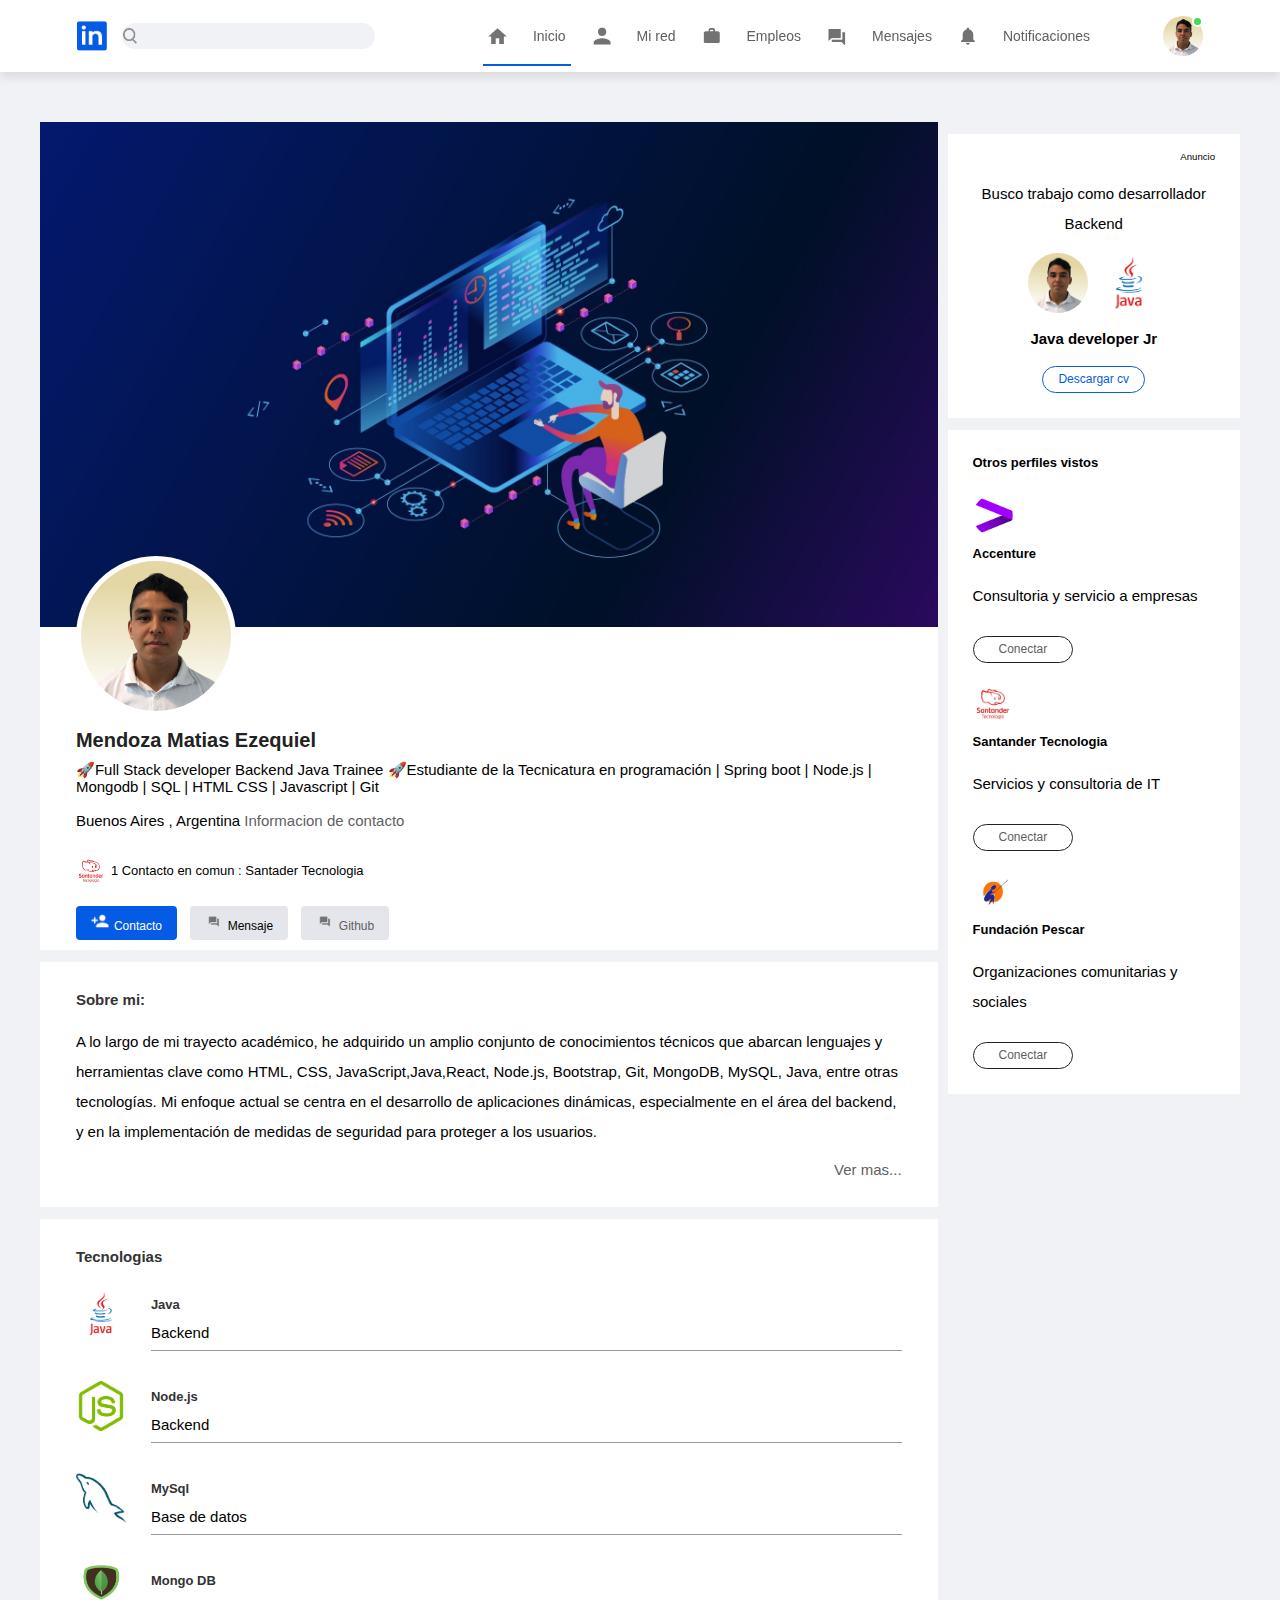
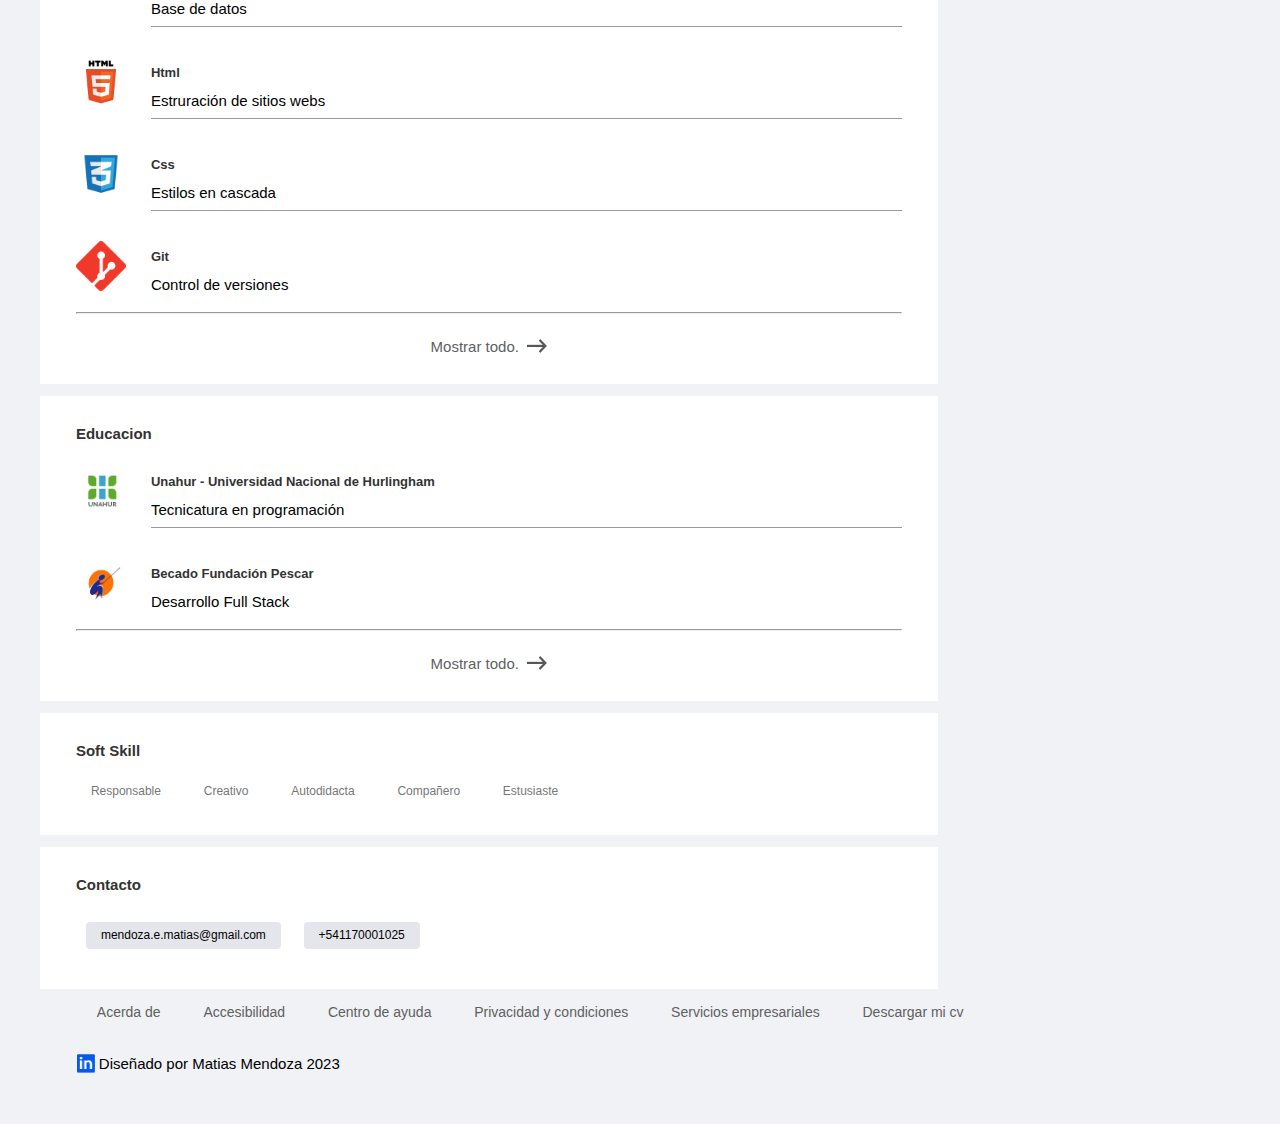
==== views/perfil.html @ 3d330d47 "primer commit" ====
<!DOCTYPE html>
<html lang="es">

<head>
    <meta charset="UTF-8">
    <meta http-equiv="X-UA-Compatible" content="IE=edge">
    <meta name="viewport" content="width=device-width, initial-scale=1.0">
    <title>Perfil Mendoza Matias</title>
    <link rel="icon" href="../images/home.png">
    <link rel="stylesheet" href="../css/normalize.css">
    <link rel="stylesheet" href="../css/app.css">
</head>
<body>
    <!--Navegacion-->
    <nav class="navegacion">
        <div class="nav-logo">
            <a href="../index.html" class="logo">
                <img src="../images/logo.png" alt="Logo linkedn"></a>

            <div class="buscador">
                <img src="../images/search.png" alt="Buscador">
                <input type="text" placeholder="Buscar">
            </div>

        </div>
        <div class="nav-links">
            <ul>
                <li><a href="#" class="activar-link">
                    <img src="../images/home.png" alt="Logo Inicio">
                    <span class="nav-span">Inicio</span>
                </a>
            </li>
            <li><a href="#">
                    <img src="../images/network.png" alt="Logo Mi red trabajo">
                    <span class="nav-span">Mi red</span>
                </a>
            </li>
            <li>
                <a href="#">
                    <img src="../images/jobs.png" alt="Logo Empleos">
                    <span class="nav-span">Empleos</span>
                </a></li>
            <li>
                <a href="#">
                    <img src="../images/message.png" alt="Logo Mensajes">
                    <span class="nav-span">Mensajes</span>
                </a>
            </li>
            <li>
                <a href="#"><img src="../images/notification.png" alt="Logo Notificaciones">
                    <span class="nav-span">Notificaciones</span>
                </a>
            </li>
            </ul>
        </div>
        <div class="nav-perfil">
            <div class="conectado">
                <img src="../images/Foto.jpg" alt="Foto de perfil" class="foto-perfil" id="foto-perfil">
            </div>
        </div>
        <!--Perfil-->
        <div class="menu-perfil-wrap " id="menuWrap">
            <div class="perfil-menu">
                <div class="informacion-usuario">
                    <img src="../images/Foto.jpg" alt="Foto personal">
                </div>
                <h3>Mendoza Matias</h3>
                <a href="#">Ver tu perfil</a>
                <hr>
                <a href="#" class="perfil-menu-link">
                    <img src="../images/feedback.png" alt="Icono opionio">
                    <p>Dar opinion</p>
                    <span>></span>
                </a>
                <a href="#" class="perfil-menu-link">
                    <img src="../images/setting.png" alt="Icono opciones">
                    <p>Opciones y Privacidad</p>
                    <span>></span>
                </a>
                <a href="#" class="perfil-menu-link">
                    <img src="../images/help.png" alt="Icono ayuda">
                    <p>Ayuda y soporte</p>
                    <span>></span>
                </a>
                <a href="#" class="perfil-menu-link">
                    <img src="../images/display.png" alt="Icono acceso ">
                    <p>Visualizacion y Acceso</p>
                    <span>></span>
                </a>
                <a href="#" class="perfil-menu-link">
                    <img src="../images/logout.png" alt="Icono cerrar sesion ">
                    <p>Cerrar Sesion</p>
                    <span>></span>
                </a>
            </div>
        </div>
    </nav>
    <!--Fin navegacion-->
    <main>
        <section class="contenido-perfil-menu contenedor">
            <div class="perfil-main">
                <div class="perfil-contenedor">
                    <img src="../images/portada-perfil.jpeg" width="100%">
                    <div class="contenido-interno">
                        <img src="../images/Foto.jpg" alt="Foto personal" class="perfil-foto-personal" width="100%">
                        <h1>Mendoza Matias Ezequiel</h1>
                        <b>🚀Full Stack developer Backend Java Trainee 🚀Estudiante de la Tecnicatura en programación |
                            Spring boot | Node.js | Mongodb | SQL | HTML CSS | Javascript | Git</b>
                        <p>Buenos Aires , Argentina <a href="#">Informacion de contacto</a></p>
                        <div class="contactos">
                            <img src="../images/sanTec.png" alt="conectado">
                            <span>1 Contacto en comun : Santader Tecnologia</span>
                        </div>
                        <div class="botones-perfil alinear-botones">
                            <div>
                            <li class="btn-blue"><img src="../images/connect.png" alt="Icono conectado">Contacto</li>
                            <li class="btn-gray"><img src="../images/message.png" alt="Icono mensaje">Mensaje</li>
                            <li class="btn-gray"><img src="../images/message.png" alt="Icono mensaje"><a href="https://github.com/Mendoza-Matias/Mendoza-Matias/blob/main/README.md">Github</a></li>
                        </div>
                        </div>
                    </div>
                </div>
                <div class="perfil-descripcion-main">
                    <h2>Sobre mi:</h2>
                    <p>
                        A lo largo de mi trayecto académico, he adquirido un amplio conjunto de conocimientos técnicos que abarcan lenguajes y herramientas clave como HTML, CSS, JavaScript,Java,React, Node.js, Bootstrap, Git, MongoDB, MySQL, Java, entre otras tecnologías. Mi enfoque actual se centra en el desarrollo de aplicaciones dinámicas, especialmente en el área del backend, y en la implementación de medidas de seguridad para proteger a los usuarios.</p>
                    <a href="#" class="saber-mas">Ver mas...</a>
                </div>
                <div class="perfil-descripcion-main">
                    <h2>Tecnologias</h2>
                    <div class="perfil-desc-row">
                        <img src="../images/java.png" alt="Logo Java">
                        <div>
                            <h3>Java</h3>
                            <b>Backend</b>
                            <hr>
                        </div>
                    </div>
                    <div class="perfil-desc-row">
                        <img src="../images/node.png" alt="Logo node.js">
                        <div>
                            <h3>Node.js</h3>
                            <b>Backend</b>
                            <hr>
                        </div>
                    </div>
                    <div class="perfil-desc-row">
                        <img src="../images/mysql.png" alt="Logo mysql">
                        <div>
                            <h3>MySql</h3>
                            <b>Base de datos</b>
                            <hr>
                        </div>
                    </div>
                    <div class="perfil-desc-row">
                        <img src="../images/mongo.png" alt="Logo mongodb">
                        <div>
                            <h3>Mongo DB</h3>
                            <b>Base de datos</b>
                            <hr>
                        </div>
                    </div>
                    <div class="perfil-desc-row">
                        <img src="../images/html.png" alt="Logo html">
                        <div>
                            <h3>Html</h3>
                            <b>Estruración de sitios webs</b>
                            <hr>
                        </div>
                    </div>
                    <div class="perfil-desc-row">
                        <img src="../images/css.png" alt="Logo css">
                        <div>
                            <h3>Css</h3>
                            <b>Estilos en cascada</b>
                            <hr>
                        </div>
                    </div>
                    <div class="perfil-desc-row">
                        <img src="../images/git.png" alt="Logo git">
                        <div>
                            <h3>Git</h3>
                            <b>Control de versiones</b>
                        </div>
                    </div>
                    <hr>
                    <a href="#" class="experiencia">Mostrar todo. <img src="../images/right-arrow.png" alt=""></a>
                </div>
                <div class="perfil-descripcion-main">
                    <h2>Educacion</h2>
                    <div class="perfil-desc-row">
                        <img src="../images/unahur.png" alt="Logo unahur">
                        <div>
                            <h3>Unahur - Universidad Nacional de Hurlingham</h3>
                            <b>Tecnicatura en programación</b>
                            <hr>
                        </div>
                    </div>
                    <div class="perfil-desc-row">
                        <img src="../images/pescar.png" alt="">
                        <div>
                            <h3>Becado Fundación Pescar</h3>
                            <b>Desarrollo Full Stack</b>
                        </div>
                    </div>
                    <hr>
                    <a href="#" class="experiencia">Mostrar todo. <img src="../images/right-arrow.png" alt=""></a>
                </div>
                <div class="perfil-descripcion-main alinear-botones">
                    <h2>Soft Skill</h2>
                    <li class="skill-btn">Responsable</li>
                    <li class="skill-btn">Creativo</li>
                    <li class="skill-btn">Autodidacta</li>
                    <li class="skill-btn">Compañero</li>
                    <li class="skill-btn">Estusiaste</li>
                </div>
                <div class="perfil-descripcion-main alinear-botones contacto">
                    <h2>Contacto</h2>
                    <li class="btn-gray">mendoza.e.matias@gmail.com</li>
                    <li class="btn-gray">+541170001025</li>
                </div>
            </div>
            <!--sidebar perfil-->
            <div class="perfil-sidebar">
                <div class="sidebar-noticias">
                    <small>Anuncio</small>
                    <p>Busco trabajo como desarrollador Backend</p>
                    <div>
                        <img src="../images/Foto.jpg" alt="Foto personal">
                        <img src="../images/java.png" alt="Logo Java">
                    </div>
                    <b>Java developer Jr</b>
                    <a  href="../docs/cv.pdf" download="curriculum-Mendoza-Matias" class="noticia-link">Descargar cv</a>
                </div>
                <div class="personas-sidebar">
                    <h3>Otros perfiles vistos</h3>
                    <div class="personas-sidebar-row">
                        <img src="../images/accenture.png" alt="Logo Accenture">
                    </div>
                    <h3>Accenture</h3>
                    <p>Consultoria y servicio a empresas</p>
                    <a href="#" class="persona-link">Conectar</a>
                    <div class="personas-sidebar-row">
                        <img src="../images/sanTec.png" alt="Logo Santander tecnología">
                    </div>
                    <h3>Santander Tecnologia</h3>
                    <p>Servicios y consultoria de IT</p>
                    <a href="#" class="persona-link">Conectar</a>
                    <div class="personas-sidebar-row">
                        <img src="../images/pescar.png" alt="Logo Santander tecnología">
                    </div>
                    <h3>Fundación Pescar</h3>
                    <p>Organizaciones comunitarias y sociales</p>
                    <a href="#" class="persona-link">Conectar</a>
                </div>
            </div>
        </section>
        <footer class="perfil-footer contendor">
            <div class="links-utiles">
                <a href="#">Acerda de</a>
                <a href="#">Accesibilidad</a>
                <a href="#">Centro de ayuda</a>
                <a href="#">Privacidad y condiciones</a>
                <a href="#">Servicios empresariales</a>
                <a href="#">Descargar mi cv</a>

                <div class="copyright">
                    <img src="../images/logo.png" alt="Logo linkedn">
                    <p>Diseñado por Matias Mendoza 2023</p>
                </div>
            </div>
        </footer>
    </main>
    <script src="../js/app.js"></script>
</body>

</html>
---- css/app.css ----
html {
    font-size: 62.5%;
    /*Hack con rem : Agregar font-size:62.5%; , asi cada rem valdra 10px*/
    box-sizing: border-box;
}

*:before,
*:after {
    box-sizing: inherit;
}

body {
    font-family: 'Poppins', sans-serif;
    line-height: 1.5rem;
    background: var(--blanco);
}

.contendor {
    max-width: 120rem;
    width: 90%;
    margin: 0 auto;
}

/*Variables*/
:root {
    --blancoClaro: #fff;
    --separacion: 5rem;
    --blanco: #f0f2f5;
    --gris: #5f5f5f;
    --verde: #41db51;
    --azul: #045be6;
}

/*Globales*/

a {
    text-decoration: none;
    color: var(--gris);
}

li {
    font-size: 1.2rem;
    list-style: none;
}

.contenedor {
    max-width: 120rem;
    margin: 0 auto;
    /*Toma los 1200px y dejalo centrado*/
}
p{
    line-height: 2;
}
p,b{
    font-size: 1.5rem;
}

h1{
    font-size: 2rem;
}
h2{
    font-size: 1.5rem;
}

h3{
    font-size: 1.3rem;
}

/*----------*/

/*Recursos*/
.btn-blue{
    background-color: #045be6;
    color: #fff;
}

.btn-gray{
    color: #000;
    background-color: #e4e6eb;   
}

.alinear-botones li{
    display: inline-block;
    padding: 0.6rem 1.5rem;
    border-radius: 0.4rem;
    margin-right: 1rem;
}
/*Publicaciones imagenes*/

.imagen-publicacion{
    background-repeat: no-repeat;
    background-position: center;
    background-size: cover;
    height: 35rem;
}

.img-uno{
    background-image: url(../images/Foto2.jpg);
}

.img-dos{
    background-image: url(../images/proyectoUno.jpeg);
}

.img-tres{
    background-image: url(../images/proyectoDos.jpeg);
}

.img-cuatro{
    background-image: url(../images/proyectoTres.jfif);
}
/*Navegacion*/
.navegacion {
    display: flex;
    align-items: center;
    justify-content: space-between;
    background-color: #fff;
    padding: 0.6rem 6%;
    position: sticky;
    top: 0;
    z-index: 100;
    box-shadow: 0 0.5rem 1rem rgba(0, 0, 0, 0.1);
}

.nav-links ul {
    display: flex;
}

.foto-perfil {
    width: 3rem;
    border-radius: 50%;
    display: block;
    cursor: pointer;
    position: relative;
}

.nav-span{
    display: none;
}
.nav-links img {
    width: 4rem;
}

@media (min-width:768px) {

    .nav-links ul li {
        display: inline-block;
    }

    .nav-links ul li a {
        gap: 2rem;
        display: flex;
        align-items: center;
        font-size: 1.4rem;
        margin: 0.5rem 0.8rem;
        padding-right: 0.5rem;
        position: relative;
    }

    .nav-links ul li a::after {
        content: '';
        width: 0;
        height: 0.2rem;
        background-color: var(--azul);
        position: absolute;
        bottom: -1.5rem;
        -webkit-transition-property: width;
        transition-property: width;
        transition: 0.3s ease-out;
    }

    .nav-links ul li a:hover::after,
    .nav-links ul li a.activar-link::after {
        width: 100%;

    }

    .foto-perfil {
        width: 4rem;
    }

    .nav-links img {
        width: 3rem;
    }

    .nav-span{
        display: flex;
    }
}

.logo img {
    width: 30px;
    margin-right: 1.5rem;
    display: block;
}



.conectado {
    position: relative;
}

/*Punto de conectado*/
.conectado::after {
    content: '';
    width: 0.7rem;
    height: 0.7rem;
    border: 0.2rem solid #fff;
    border-radius: 50%;
    right: 0px;
    top: 0;
    background-color: var(--verde);
    position: absolute;
}

.buscador {
    background-color: transparent;
    width: auto;
}

@media (min-width:768px) {
    .buscador {
        background-color: var(--blanco);
        width: 25rem;
        border-radius: 2rem;
        display: flex;
        align-items: center;
        padding: 0.5rem 0.15rem;
    }
}

.buscador img {
    width: 1.4rem;
}

.buscador input[type="text"] {
    display: none;
}

@media (min-width:768px) {
    .buscador input[type="text"] {
        width: 100%;
        background: transparent;
        padding: 0.8rem;
        outline: none;
        border: 0;
    }
}

.nav-logo {
    display: flex;
    align-items: center;
}

/*Seccion principal*/

.contenido-principal {
    display: grid;
    grid-template-columns: unset;
}

@media (min-width:768px) {
    .contenido-principal {
        grid-template-columns: repeat(3, 1fr);
        padding: 2rem 6%;
        gap: 2rem;
    }
}

.position-sticky {
    position: sticky;
    top: 7.3rem;
}

.sidebar-perfil {
    background-color: var(--blancoClaro);
}

.sidebar-perfil-info {
    padding: 0 2.5rem;
}

.sidebar-perfil-info img {
    width: 100%;
}

.sidebar-perfil-info img {
    width: 90px;
    border-radius: 50%;
    background-color: var(--blancoClaro);
    padding: 0.4rem;
    margin-top: -4.5rem;
}

.sidebar-perfil-info h1 {
    font-weight: 600;
    color: #222;
}

.sidebar-perfil-info h3 {
    font-size: 1.4rem;
    font-weight: 500;
    color: #777;
}

.perfil-items {
    padding: 0;
    margin: 2rem 0;
}

.perfil-items li {
    width: 100%;
    margin: 0.5rem 0;
    font-size: 1.3rem;
}

.perfil-items li span {
    float: right;
    color: var(--azul);
}

.sidebar-perfil-link {
    display: flex;
    align-items: center;
    border-top: 1px solid #ccc;
}

.sidebar-perfil-link a {
    flex-basis: 50%;
    display: flex;
    align-items: center;
    justify-content: center;
    padding: 1.5rem 0;
    font-size: 1.3rem;
    border-left: 1px solid #ccc;
}

.sidebar-perfil-link a:first-child {
    border-left: 0;

}

.sidebar-perfil-link a img {
    width: 2.0rem;
    margin-right: 1rem;
}

.sidebar-actividad {
    background: var(--blancoClaro);
    padding: 0.5rem 2.5rem;
    margin: 1.2rem 0;
}

.sidebar-actividad h3 {
    text-transform: uppercase;
    color: #777;
    font-weight: 400;
    margin: 2rem 0 1rem;
}

.sidebar-actividad a {
    display: flex;
    align-items: center;
    font-size: 1.2rem;
    font-weight: 500;
    color: #888;
    margin: 0.3rem 0;
}

.sidebar-actividad img {
    width: 2rem;
    margin-right: 1rem;
}

.descubrir-mas {
    border-top: 1px solid #ccc;
    text-align: center;
    margin-top: 2rem;
    margin-left: -2.5rem;
    margin-right: -2.5rem;
}

.descubrir-mas a {
    color: var(--azul);
    display: inline-block;
    margin: 1rem 0;
}

/*Sidebar derecho*/

.nuevas-publicaciones {
    background-color: var(--blancoClaro);
    padding: 1rem 2.5rem;
}

.info-icono {
    width: 1.5rem;
    float: right;
    margin-top: 1.5rem;
}

.nuevas-publicaciones h3 {
    font-weight: 600;
    color: #333;
    margin: 1rem 0 3rem;
}

.nuevas-publicaciones span {
    font-size: 1.2rem;
}

.nuevas-publicaciones a {
    display: block;
    font-size: 1.4rem;
    font-weight: 600;
    margin-top: 1rem;
    margin-bottom: 0.5rem;
}

.nuevas-publicaciones .leer-mas {
    color: var(--azul);
    font-weight: 400;
    margin: 2rem 0 1rem;
}

/*Noticias*/
.sidebar-noticias {
    background-color: #fff;
    padding: 1.5rem 2.5rem;
    text-align: center;
    margin: 1.2rem 0;
    font-size: 1.2rem;
}

.sidebar-noticias img {
    width: 6rem;
    border-radius: 50%;
    margin: 0.4rem;
}

.sidebar-noticias small {
    float: right;
    font-weight: 400;
}

.sidebar-noticias p {
    margin-top: 3rem;
    margin-bottom: 1rem;
}

.sidebar-noticias b {
    display: block;
    font-weight: 600;
    margin-top: 1rem;
}

.noticia-link {
    display: inline-block;
    border: 1px solid var(--azul);
    border-radius: 3rem;
    padding: 0.5rem 1.5rem;
    color: var(--azul);
    font-weight: 400;
    margin: 2rem auto 1rem;
}

/*Links utiles*/
.links-utiles {
    padding: 1.5rem 2.5rem;
    text-align: center;
}

.links-utiles a {
    display: inline-block;
    font-size: 1.4rem;
    margin: 0.4rem 2rem;
}

.copyright {
    display: flex;
    align-items: center;
    justify-content: center;
    font-size: 1.2rem;
    margin-top: 1rem;
    font-weight: 400;
}

.copyright img {
    width: 1.8rem;
    margin-right: 0.4rem;
}

/*Contenido central*/
.crear-publicacion {
    background-color: var(--blancoClaro);
}

.campo-crear {
    padding: 2rem 2.5rem 1rem;
    display: flex;
    align-items: flex-start;
}

.campo-crear img {
    width: 3.5rem;
    border-radius: 50%;
    margin-right: 1rem;
}

.campo-crear textarea {
    width: 100%;
    border: none;
    outline: 0;
    resize: none;
    /*Quito la opción de agrandar el campo manualmente*/
    background-color: transparent;
    margin-top: 0.8rem;
}

.crear-publicacion-links {
    display: flex;
    align-items: flex-start;
}

.crear-publicacion-links li {
    flex-basis: 25%;
    height: 4rem;
    font-size: 1.3rem;
    display: flex;
    align-items: center;
    justify-content: center;
    cursor: pointer;
}

.crear-publicacion-links img {
    width: 1.5rem;
    border-radius: 0.5rem;
    margin-right: 1rem;
}


.ordenar {
    display: flex;
    align-items: center;
    margin: 1rem 0;
}

.ordenar hr {
    flex: 1;
    border: 0;
    height: 0.1rem;
    background-color: #ccc;
}

.ordenar p {
    font-size: 1.3rem;
    padding: 0.5rem;
}

.ordenar span {
    font-weight: 600;
    cursor: pointer;
}

.ordenar img {
    width: 1.2rem;
    margin-left: 0.3rem;
}

/*Publicaciones*/
.publicacion {
    background-color: var(--blancoClaro);
    border-radius: 1rem;
    border: 0.5rem solid var(--blanco);

}

@media (min-width:768px) {
    .publicacion {
        padding: 2rem 2.5rem 0.5rem;
    }
}

.publicacion-autor {
    display: flex;
    align-items: flex-start;
    margin-bottom: 2rem;
}

.publicacion-autor img {
    width: 3.5rem;
    border-radius: 50%;
    margin-right: 1rem;
    margin-top: 0.5rem;
}

.publicacion-autor h1 {
    font-weight: 600;
    color: #333;
}

.publicacion-autor small {
    display: block;
    font-size: 1.2rem;
    margin-bottom: 0.2rem;
}

.publicacion p {
    margin-bottom: 1.5rem;
}

/*Botones de reaccion*/
.acciones-publicacion {
    display: flex;
    flex-wrap: wrap;
    align-items: center;
    justify-content: space-between;
    font-size: 1.2rem;
    border-bottom: 0.1rem solid #ccc;
    padding-top: 1rem;
}

.acciones-publicacion div {
    display: flex;
    align-items: center;
}

.acciones-publicacion img {
    width: 1.5rem;
    margin-right: -0.5rem;
}

.impresiones {
    margin-left: 1rem;

}

.publicacion-actividad {
    display: flex;
    align-items: center;
    justify-content: space-evenly;
    padding: 1rem 0;
}

.publicacion-actividad span {
    display: none;
}

@media (min-width:768px) {
    .publicacion-actividad {
        font-size: 1.4rem;
        font-weight: 400;
        justify-content: space-between;
    }

    .publicacion-actividad span {
        display: flex;
    }
}

.publicacion-actividad div {
    display: flex;
    align-items: center;
}

/*Botones inferiores de la publicaion*/
.img-actividad {
    width: 1.8rem;
    margin-right: 0.8rem;
}

/*Navegacion wrap menu*/
.menu-perfil-wrap {
    position: absolute;
    top: 100%;
    right: 0;
    max-height: 0;
    width: 32rem;
    overflow: hidden;
    -webkit-transition-property: max-height;
    transition-property: max-height;
    transition: 0.5s;
}

@media (min-width:768px) {
    .menu-perfil-wrap {
        right: 5%;
    }
}

/*Opcion para abrir el menu*/
.menu-perfil-wrap.abrir {
    max-height: 45rem;
}

.perfil-menu {
    background-color: #222;
    color: var(--blancoClaro);
    margin: 1rem;
    padding: 2rem;
}

.informacion-usuario {
    display: flex;
    align-items: center;
}

.informacion-usuario img {
    width: 5rem;
    border-radius: 50%;
    margin-right: 1.5rem;
}

.informacion-usuario h3 {
    font-weight: 400;
    margin-bottom: 0.7rem;
}

.informacion-usuario a {
    color: #c9dbf8;
    font-size: 1.3rem;
}

.perfil-menu-link hr {
    border: 0;
    height: 0.1rem;
    width: 100%;
    background: var(--blancoClaro);
    margin: 1.5rem 0 1rem;
}

.perfil-menu-link {
    display: flex;
    align-items: center;
    color: var(--blancoClaro);
    margin: 1.2rem 0;
    font-size: 1.4rem;
}

.perfil-menu-link p {
    width: 100%;
}

.perfil-menu-link img {
    width: 3.5rem;
    border-radius: 50%;
    margin-right: 1.5rem;
}

/*Hoja 2 perfil.html*/
@media (min-width:768px) {
    .contenido-perfil-menu {
        display: grid;
        grid-template-columns: repeat(4, 1fr);
        margin-top: 5rem;
        gap: 1rem;
    }

    .perfil-main {
        grid-column: 1/4;
    }

}

/*Contenedor perfil*/

.perfil-contenedor {
    background-color: var(--blancoClaro);
}

.contenido-interno {
    padding: 0 4% 1rem;
}

.perfil-foto-personal {
    width: 15rem;
    border-radius: 50%;
    margin-top: -7.5rem;
    padding: 0.5rem;
    background-color: var(--blancoClaro);
}

.contenido-interno h1 {
    font-weight: 600;
    color: #222;
}

.contenido-interno b {
    font-weight: 400;
}

.contenido-interno p {
    margin-top: 1rem;
}
.contenido-interno span{
    font-size: 1.3rem;
}

.contactos {
    display: flex;
    align-items: center;
    margin: 2rem 0;
}

.contactos img {
    width: 3rem;
    border-radius: 50%;
    margin-right: 0.5rem;
}

.botones-perfil img {
    width: 1.8rem;
    margin-right: 0.5rem;
}

.perfil-descripcion-main {
    background-color: var(--blancoClaro);
    padding: 2rem 4% 3rem;
    margin: 1.2rem 0;
}
.perfil-descripcion-main p{
    font-size: 1.5rem;
    line-height: 2;
}
.perfil-descripcion-main h2 {
    color: #333;
    margin: 1rem 0 2rem;
    font-weight: 600;
}

.saber-mas {
    display: block;
    text-align: right;
    font-size: 1.5rem;
}

.perfil-desc-row {
    display: flex;
    align-items: flex-start;
    margin: 2rem 0;

}

.perfil-desc-row img {
    width: 5rem;
    margin-right: 2.5rem;
    margin-top: 0.5rem;
}

.perfil-desc-row div {
    width: 100%;
}

.perfil-desc-row h3 {
    font-weight: 600;
    color: #333;
}

.perfil-desc-row b {
    display: block;
    font-weight: 400;
    font-size: 1.5rem;
}

.perfil-desc-row p {
    margin-top: 1.5rem;
}

.perfil-desc-row hr {
    border: 0;
    border-bottom: 1px solid #999;
    margin-top: 1rem;
}

.experiencia {
    display: flex;
    align-items: center;
    justify-content: center;
    padding-top: 2rem;
    font-weight: 400;
    font-size: 1.5rem;
}

.experiencia img {
    width: 2rem;
    margin-left: 0.8rem;
}



@media (min-width:768px) {
    .perfil-sidebar {
        grid-column: 4/5;
    }
}
.personas-sidebar {
    background-color: var(--blancoClaro);
    padding: 1.5rem 2.5rem;
    margin: 1.2rem 0;
    font-size: 1.2rem;
}

.personas-sidebar h3 {
    font-weight: 600;
    margin: 1rem 0 2rem;
}

.personas-sidebar-row {
    display: flex;
    align-items: flex-start;
    margin: 0.6rem 0;
}

.personas-sidebar-row img {
    width: 4rem;
    border-radius: 50%;
    margin-right: 0.8rem;
    margin-top: 0.5rem;
}

.personas-sidebar-row h2 {
    font-weight: 600;
}
.contacto li{
    margin: 1rem;
}
.skill-btn{
    color: #777;
}
.persona-link {
    display: inline-block;
    margin: 1rem 0;
    padding: 0.5rem 2.5rem;
    border: 1px solid #222;
    border-radius: 3rem;
    font-weight: 400;
}

.perfil-footer {
    padding: 0 6% 3rem;
}

.perfil-footer .links-utiles {
    text-align: left;
    padding: 0;
}

.perfil-footer .copyright {
    justify-content: flex-start;
}
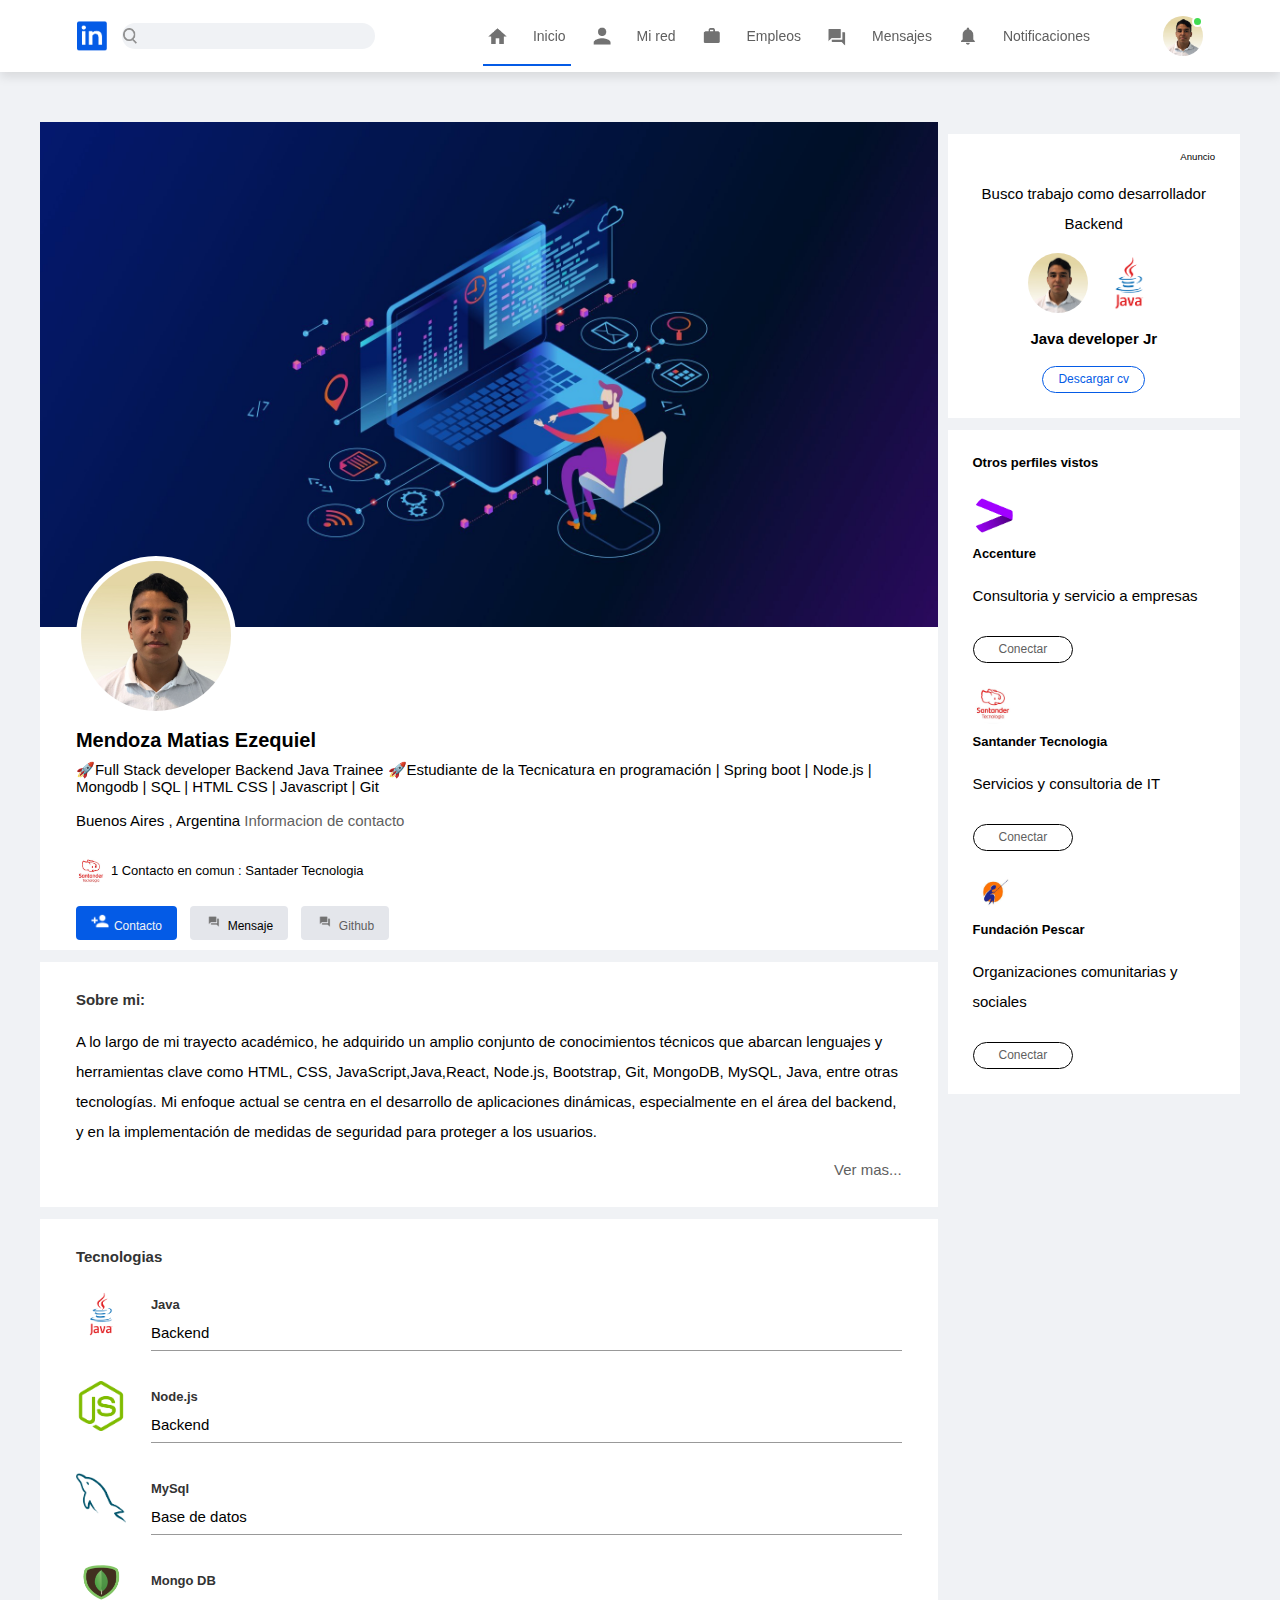
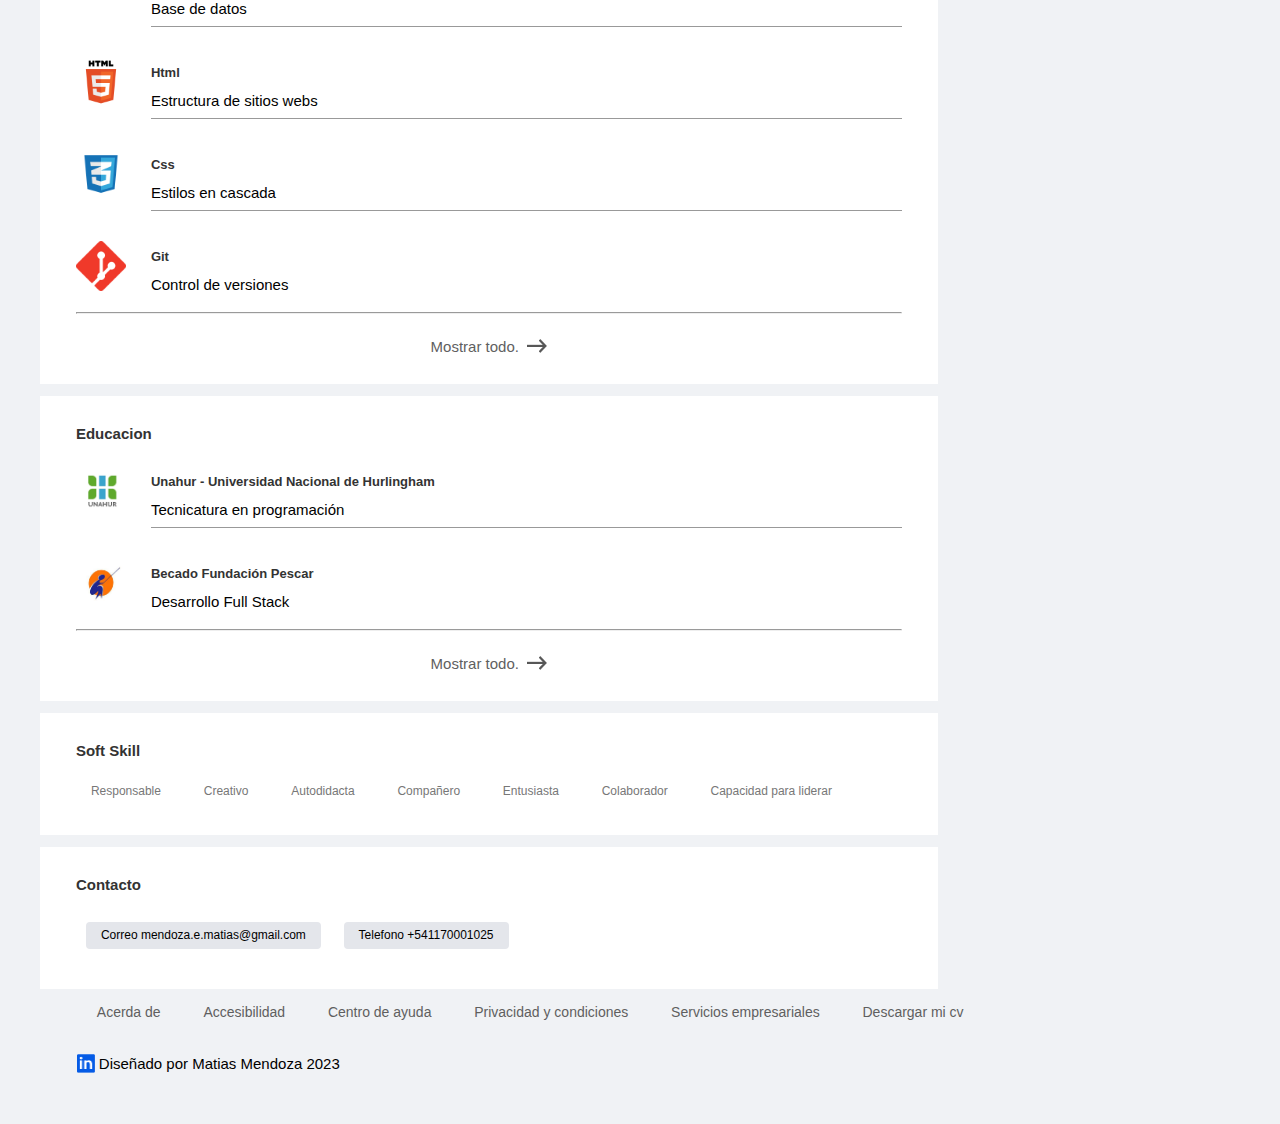
==== commit dbf53367: "correcciones al sitio , cambios de texto e imagenes" ====
--- a/views/perfil.html
+++ b/views/perfil.html
@@ -5,8 +5,8 @@
     <meta charset="UTF-8">
     <meta http-equiv="X-UA-Compatible" content="IE=edge">
     <meta name="viewport" content="width=device-width, initial-scale=1.0">
-    <title>Perfil Mendoza Matias</title>
-    <link rel="icon" href="../images/home.png">
+    <title>Linkedln Matias (Ezequiel) Mendoza</title>
+    <link rel="icon" href="../images/linkedln.png">
     <link rel="stylesheet" href="../css/normalize.css">
     <link rel="stylesheet" href="../css/app.css">
 </head>
@@ -115,7 +115,7 @@
                             <div>
                             <li class="btn-blue"><img src="../images/connect.png" alt="Icono conectado">Contacto</li>
                             <li class="btn-gray"><img src="../images/message.png" alt="Icono mensaje">Mensaje</li>
-                            <li class="btn-gray"><img src="../images/message.png" alt="Icono mensaje"><a href="https://github.com/Mendoza-Matias/Mendoza-Matias/blob/main/README.md">Github</a></li>
+                            <li class="btn-gray"><img src="../images/message.png" alt="Icono mensaje"><a target="_blank" href="https://github.com/Mendoza-Matias">Github</a></li>
                         </div>
                         </div>
                     </div>
@@ -164,7 +164,7 @@
                         <img src="../images/html.png" alt="Logo html">
                         <div>
                             <h3>Html</h3>
-                            <b>Estruración de sitios webs</b>
+                            <b>Estructura de sitios webs</b>
                             <hr>
                         </div>
                     </div>
@@ -212,12 +212,14 @@
                     <li class="skill-btn">Creativo</li>
                     <li class="skill-btn">Autodidacta</li>
                     <li class="skill-btn">Compañero</li>
-                    <li class="skill-btn">Estusiaste</li>
+                    <li class="skill-btn">Entusiasta</li>
+                    <li class="skill-btn">Colaborador</li>
+                    <li class="skill-btn">Capacidad para liderar</li>
                 </div>
                 <div class="perfil-descripcion-main alinear-botones contacto">
                     <h2>Contacto</h2>
-                    <li class="btn-gray">mendoza.e.matias@gmail.com</li>
-                    <li class="btn-gray">+541170001025</li>
+                    <li class="btn-gray">Correo mendoza.e.matias@gmail.com</li>
+                    <li class="btn-gray">Telefono +541170001025</li>
                 </div>
             </div>
             <!--sidebar perfil-->
--- a/css/app.css
+++ b/css/app.css
@@ -24,10 +24,11 @@
 /*Variables*/
 :root {
     --blancoClaro: #fff;
-    --separacion: 5rem;
+    --negro:#000;
     --blanco: #f0f2f5;
     --gris: #5f5f5f;
     --verde: #41db51;
+    --grisClaro:#e4e6eb;
     --azul: #045be6;
 }
 
@@ -70,13 +71,13 @@
 
 /*Recursos*/
 .btn-blue{
-    background-color: #045be6;
-    color: #fff;
+    background-color: var(--azul);
+    color: var(--blanco);
 }
 
 .btn-gray{
-    color: #000;
-    background-color: #e4e6eb;   
+    color: var(--negro);
+    background-color: var(--grisClaro);   
 }
 
 .alinear-botones li{
@@ -108,6 +109,9 @@
 
 .img-cuatro{
     background-image: url(../images/proyectoTres.jfif);
+}
+.img-cinco{
+    background-image: url(../images/proyectoCuatro.jpg);
 }
 /*Navegacion*/
 .navegacion {
@@ -294,7 +298,7 @@
 
 .sidebar-perfil-info h1 {
     font-weight: 600;
-    color: #222;
+    color: var(--negro);
 }
 
 .sidebar-perfil-info h3 {
@@ -694,7 +698,7 @@
 }
 
 .perfil-menu {
-    background-color: #222;
+    background-color: var(--negro);
     color: var(--blancoClaro);
     margin: 1rem;
     padding: 2rem;
@@ -716,9 +720,10 @@
     margin-bottom: 0.7rem;
 }
 
-.informacion-usuario a {
+.informacion-usuario a ,
+.perfil-menu a {
     color: #c9dbf8;
-    font-size: 1.3rem;
+    font-size: 1.2rem;
 }
 
 .perfil-menu-link hr {
@@ -782,7 +787,7 @@
 
 .contenido-interno h1 {
     font-weight: 600;
-    color: #222;
+    color: var(--negro);
 }
 
 .contenido-interno b {
@@ -931,7 +936,7 @@
     display: inline-block;
     margin: 1rem 0;
     padding: 0.5rem 2.5rem;
-    border: 1px solid #222;
+    border: 1px solid var(--negro);
     border-radius: 3rem;
     font-weight: 400;
 }
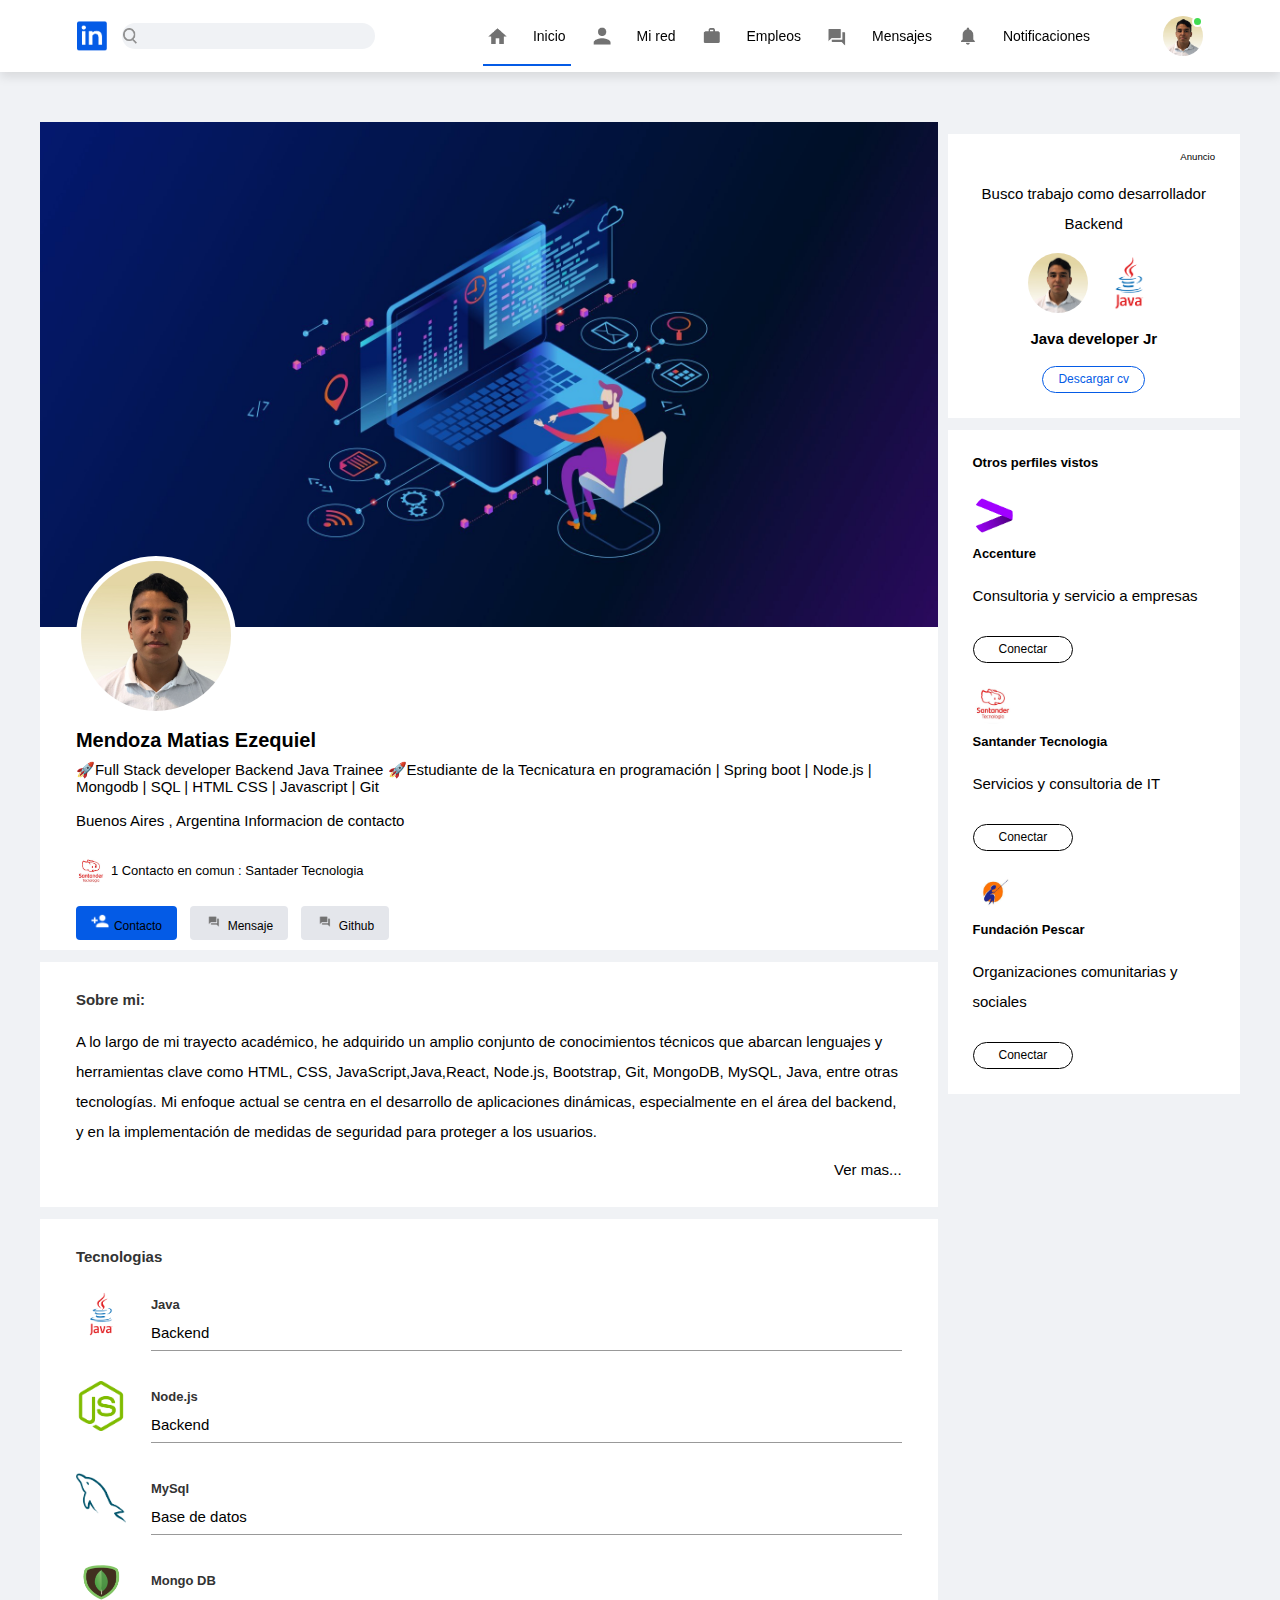
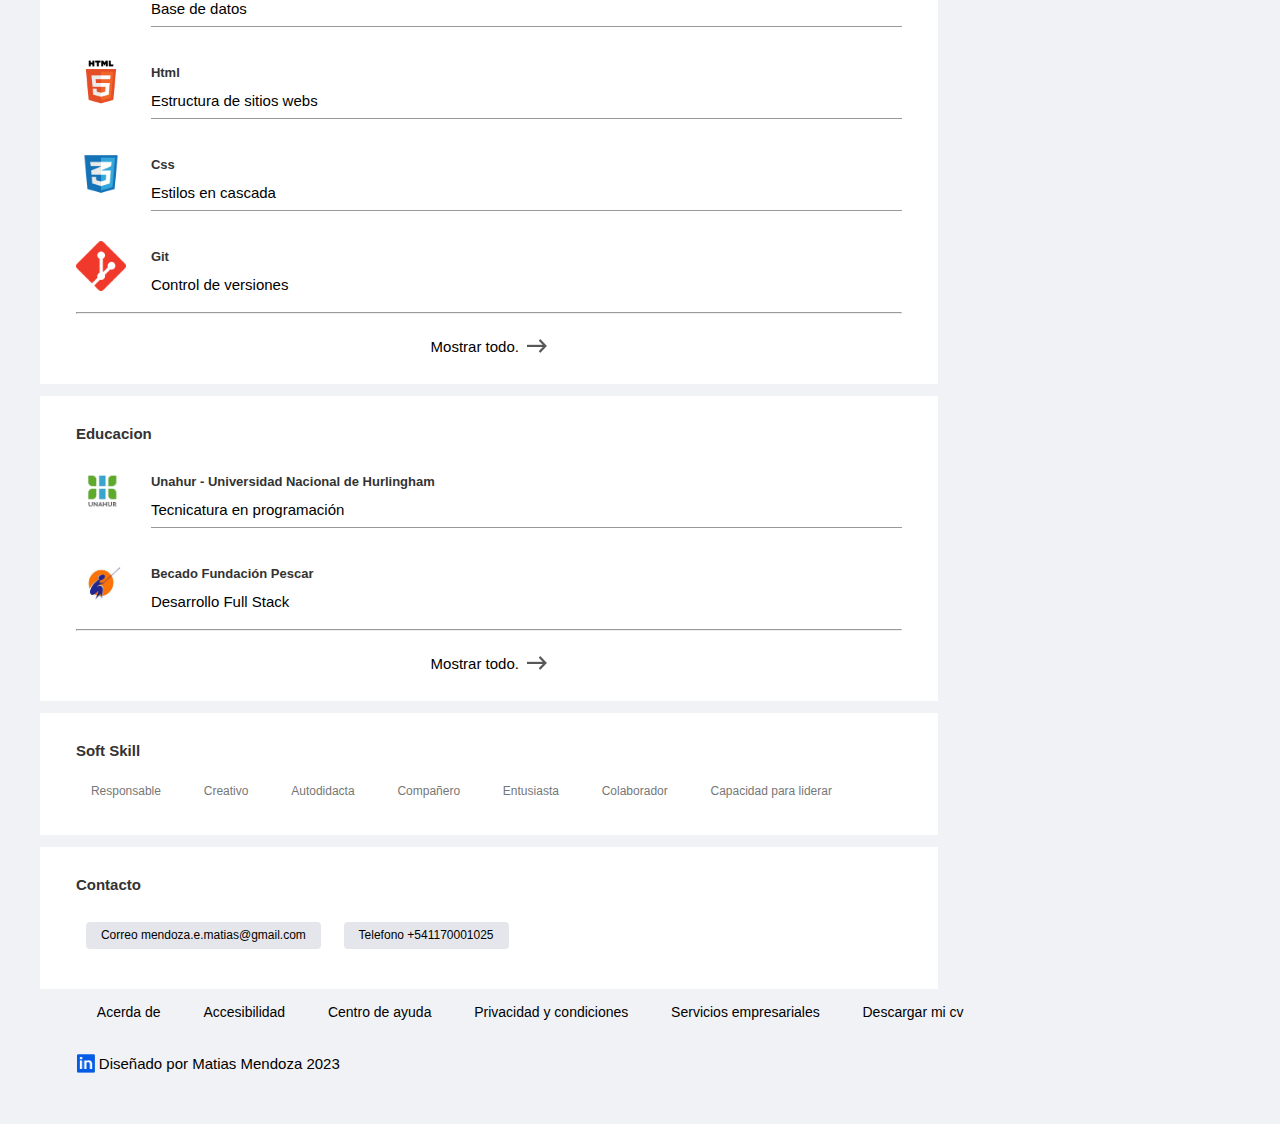
==== commit 9e440834: "carga de links de contacto" ====
--- a/views/perfil.html
+++ b/views/perfil.html
@@ -113,7 +113,7 @@
                         </div>
                         <div class="botones-perfil alinear-botones">
                             <div>
-                            <li class="btn-blue"><img src="../images/connect.png" alt="Icono conectado">Contacto</li>
+                            <li class="btn-blue"><img src="../images/connect.png" alt="Icono conectado"><a href="https://wa.me/qr/EUAUFYDM6MXKA1">Contacto</a></li>
                             <li class="btn-gray"><img src="../images/message.png" alt="Icono mensaje">Mensaje</li>
                             <li class="btn-gray"><img src="../images/message.png" alt="Icono mensaje"><a target="_blank" href="https://github.com/Mendoza-Matias">Github</a></li>
                         </div>
--- a/css/app.css
+++ b/css/app.css
@@ -36,7 +36,7 @@
 
 a {
     text-decoration: none;
-    color: var(--gris);
+    color: var(--negro);
 }
 
 li {
